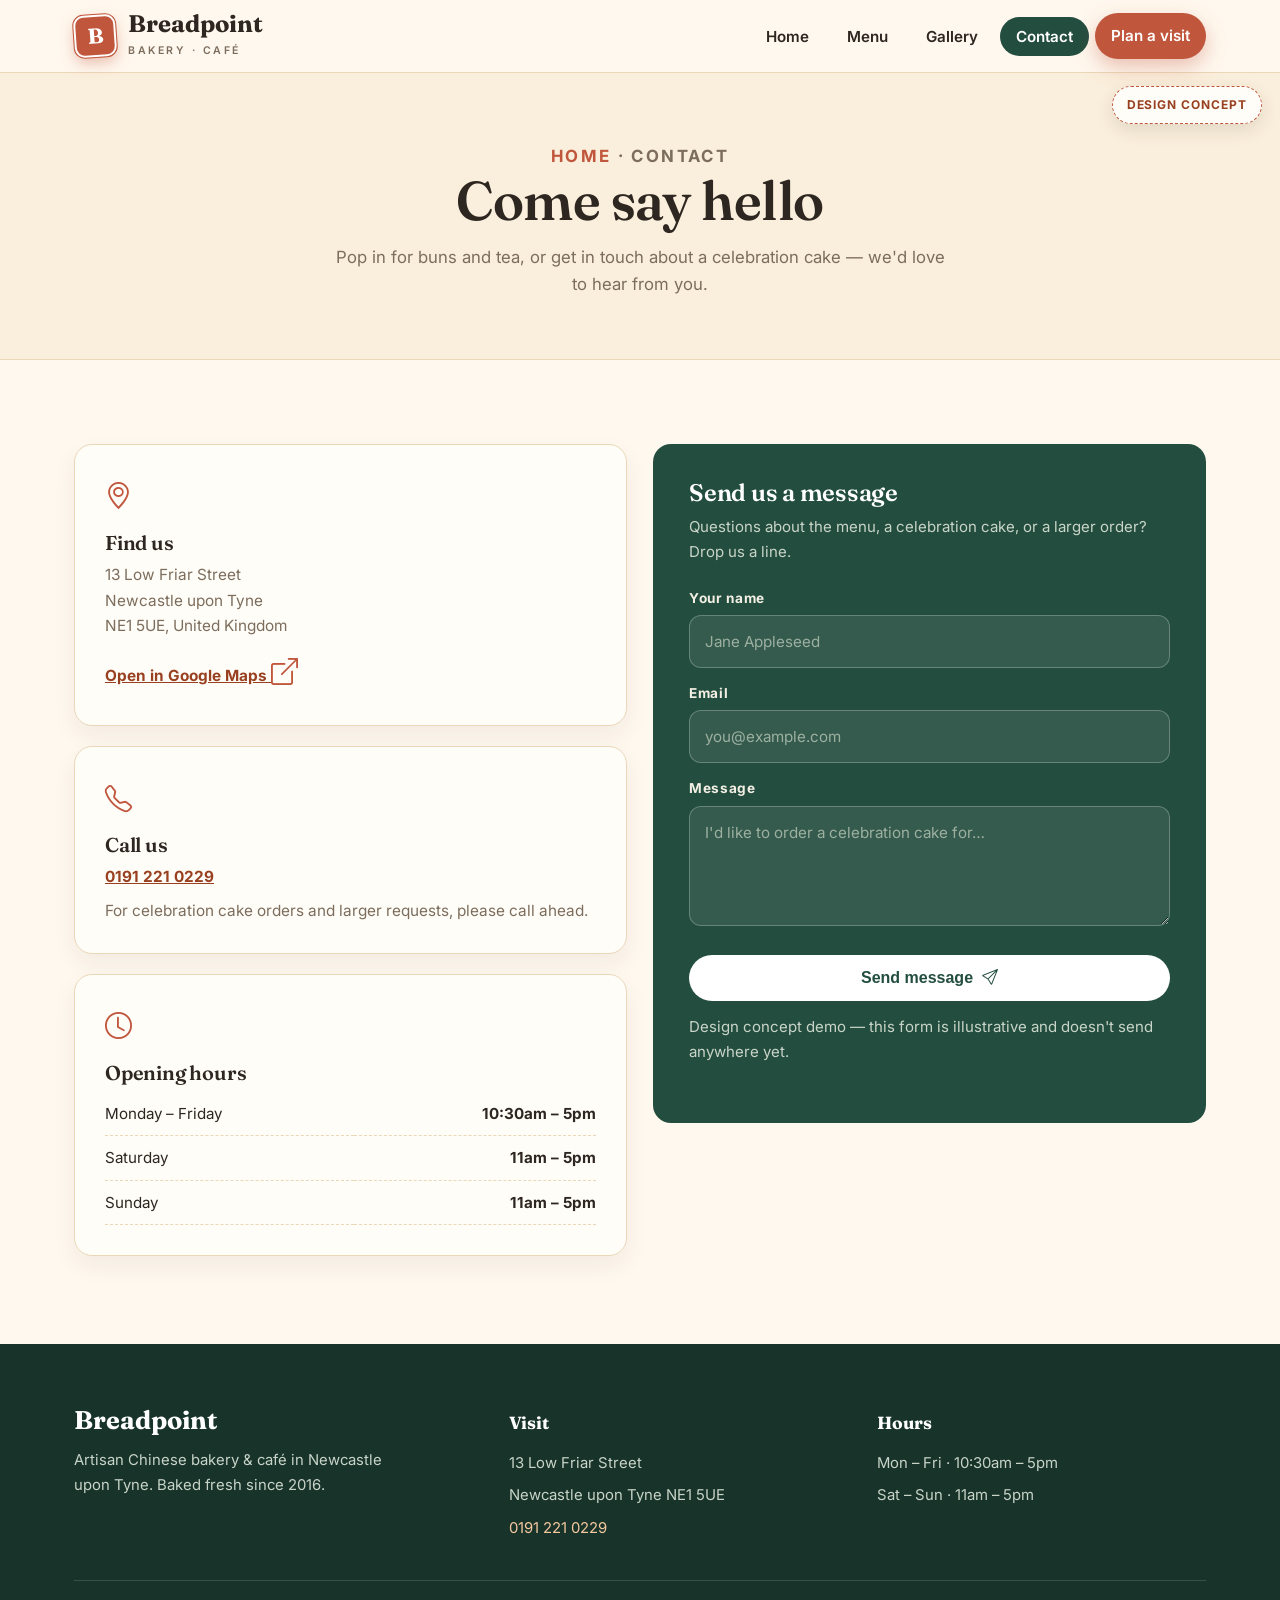
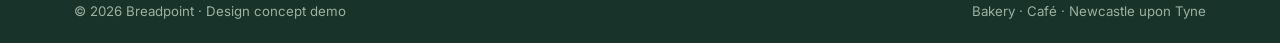
==== contact.html @ d8bbac8a "Demo website concept for Breadpoint (Newcastle upon Tyne, UK)" ====
<!DOCTYPE html>
<html lang="en">
<head>
<meta charset="UTF-8">
<meta name="viewport" content="width=device-width, initial-scale=1.0">
<title>Contact &amp; Visit — Breadpoint · Artisan Chinese Bakery &amp; Café, Newcastle</title>
<meta name="description" content="Visit Breadpoint at 13 Low Friar Street, Newcastle upon Tyne NE1 5UE. Open seven days. Call 0191 221 0229 for celebration cake orders.">
<link rel="preconnect" href="https://fonts.googleapis.com">
<link rel="preconnect" href="https://fonts.gstatic.com" crossorigin>
<link href="https://fonts.googleapis.com/css2?family=Fraunces:ital,opsz,wght@0,9..144,400;0,9..144,600;0,9..144,700;1,9..144,600&family=Inter:wght@400;600;700;800&display=swap" rel="stylesheet">
<link rel="stylesheet" href="assets/vendor/bootstrap-icons/bootstrap-icons.min.css">
<link rel="stylesheet" href="styles.css">
</head>
<body>

<span class="concept-badge">Design concept</span>

<header class="site-header">
  <div class="nav-inner">
    <a class="brand" href="index.html" aria-label="Breadpoint home">
      <span class="brand-seal">B</span>
      <span><span class="brand-name">Breadpoint</span>
      <span class="brand-tag">Bakery · Café</span></span>
    </a>
    <button class="hamburger" id="hamburger" aria-label="Open menu" aria-expanded="false" aria-controls="navLinks">
      <i class="bi bi-list"></i>
    </button>
    <nav>
      <ul class="nav-links" id="navLinks">
        <li><a href="index.html">Home</a></li>
        <li><a href="services.html">Menu</a></li>
        <li><a href="gallery.html">Gallery</a></li>
        <li><a href="contact.html" class="active">Contact</a></li>
        <li><a href="contact.html" class="nav-cta">Plan a visit</a></li>
      </ul>
    </nav>
  </div>
</header>

<main>
  <section class="page-hero">
    <div class="wrap">
      <p class="crumb"><a href="index.html">Home</a> · Contact</p>
      <h1>Come say hello</h1>
      <p>Pop in for buns and tea, or get in touch about a celebration cake — we'd love to hear from you.</p>
    </div>
  </section>

  <section class="section" style="padding-top:40px">
    <div class="wrap">
      <div class="contact-grid">
        <div style="display:flex;flex-direction:column;gap:20px">
          <div class="info-card">
            <i class="bi bi-geo-alt"></i>
            <h3>Find us</h3>
            <p>13 Low Friar Street<br>Newcastle upon Tyne<br>NE1 5UE, United Kingdom</p>
            <p style="margin-top:12px"><a href="https://www.google.com/maps/search/?api=1&query=Breadpoint+13+Low+Friar+Street+Newcastle+upon+Tyne+NE1+5UE" target="_blank" rel="noopener">Open in Google Maps <i class="bi bi-box-arrow-up-right"></i></a></p>
          </div>
          <div class="info-card">
            <i class="bi bi-telephone"></i>
            <h3>Call us</h3>
            <p><a href="tel:+441912210229">0191 221 0229</a></p>
            <p style="margin-top:8px">For celebration cake orders and larger requests, please call ahead.</p>
          </div>
          <div class="info-card">
            <i class="bi bi-clock"></i>
            <h3>Opening hours</h3>
            <table class="hours-table">
              <tr><td>Monday – Friday</td><td>10:30am – 5pm</td></tr>
              <tr><td>Saturday</td><td>11am – 5pm</td></tr>
              <tr><td>Sunday</td><td>11am – 5pm</td></tr>
            </table>
          </div>
        </div>
        <div class="form-card">
          <h3>Send us a message</h3>
          <p>Questions about the menu, a celebration cake, or a larger order? Drop us a line.</p>
          <form id="contactForm">
            <label for="cf-name">Your name</label>
            <input id="cf-name" type="text" name="name" placeholder="Jane Appleseed" required>
            <label for="cf-email">Email</label>
            <input id="cf-email" type="email" name="email" placeholder="you@example.com" required>
            <label for="cf-msg">Message</label>
            <textarea id="cf-msg" name="message" placeholder="I'd like to order a celebration cake for…" required></textarea>
            <div style="margin-top:22px">
              <button class="btn btn-light" type="submit" style="border:none;cursor:pointer;width:100%;justify-content:center">Send message <i class="bi bi-send"></i></button>
            </div>
            <p class="form-note">Design concept demo — this form is illustrative and doesn't send anywhere yet.</p>
            <div class="form-ok" id="formOk"><i class="bi bi-check-circle"></i> Thanks — in the live site, your message would be on its way to the Breadpoint team.</div>
          </form>
        </div>
      </div>
    </div>
  </section>
</main>

<footer>
  <div class="wrap">
    <div class="foot-grid">
      <div class="foot-brand">
        <span class="brand-name" style="font-family:'Fraunces',serif;font-size:1.6rem;font-weight:700">Breadpoint</span>
        <p style="margin-top:12px;max-width:320px">Artisan Chinese bakery &amp; café in Newcastle upon Tyne. Baked fresh since 2016.</p>
      </div>
      <div>
        <h4>Visit</h4>
        <ul>
          <li>13 Low Friar Street</li>
          <li>Newcastle upon Tyne NE1 5UE</li>
          <li><a href="tel:+441912210229">0191 221 0229</a></li>
        </ul>
      </div>
      <div>
        <h4>Hours</h4>
        <ul>
          <li>Mon – Fri · 10:30am – 5pm</li>
          <li>Sat – Sun · 11am – 5pm</li>
        </ul>
      </div>
    </div>
    <div class="foot-bottom">
      <span>© 2026 Breadpoint · Design concept demo</span>
      <span>Bakery · Café · Newcastle upon Tyne</span>
    </div>
  </div>
</footer>

<script>
(function(){
  var btn=document.getElementById('hamburger'),nav=document.getElementById('navLinks');
  btn.addEventListener('click',function(){
    var open=nav.classList.toggle('open');
    document.body.classList.toggle('nav-open',open);
    btn.setAttribute('aria-expanded',open?'true':'false');
    btn.innerHTML=open?'<i class="bi bi-x-lg"></i>':'<i class="bi bi-list"></i>';
  });
  nav.querySelectorAll('a').forEach(function(a){
    a.addEventListener('click',function(){
      nav.classList.remove('open');document.body.classList.remove('nav-open');btn.setAttribute('aria-expanded','false');
      btn.innerHTML='<i class="bi bi-list"></i>';
    });
  });
  var form=document.getElementById('contactForm');
  form.addEventListener('submit',function(e){
    e.preventDefault();
    document.getElementById('formOk').style.display='block';
    form.querySelectorAll('input,textarea').forEach(function(el){el.value='';});
  });
})();
</script>
</body>
</html>
---- styles.css ----
/* Breadpoint — Artisan Chinese Bakery & Café, Newcastle
   Design concept demo. Palette: cream #FFF8EE, terracotta #C0563C, deep green #234E3F. */

:root{
  --cream:#FFF8EE;
  --cream-2:#FAEFDC;
  --card:#FFFDF8;
  --terra:#C0563C;
  --terra-dark:#98401F;
  --terra-soft:#F6E3D3;
  --green:#234E3F;
  --green-dark:#17332A;
  --ink:#2E2620;
  --muted:#7C6D5C;
  --line:#EAD7B8;
  --radius:18px;
  --shadow:0 18px 40px rgba(46,38,32,.10);
  --max:1180px;
}

*{margin:0;padding:0;box-sizing:border-box}
html{scroll-behavior:smooth}
body{
  font-family:'Inter',system-ui,-apple-system,sans-serif;
  background:var(--cream);
  color:var(--ink);
  line-height:1.65;
  -webkit-font-smoothing:antialiased;
}
img{max-width:100%;display:block}
a{color:inherit}

h1,h2,h3,.serif{font-family:'Fraunces',Georgia,serif;font-weight:600;line-height:1.12;letter-spacing:-.01em}
.wrap{max-width:var(--max);margin:0 auto;padding:0 24px}

.kicker{
  display:inline-block;font-size:.78rem;font-weight:700;letter-spacing:.22em;
  text-transform:uppercase;color:var(--terra);margin-bottom:14px;
}
.section{padding:88px 0}
.section-title{font-size:clamp(1.9rem,3.4vw,2.7rem);margin-bottom:12px}
.section-sub{color:var(--muted);max-width:640px;font-size:1.06rem}

/* ---------- Design concept badge ---------- */
.concept-badge{
  position:fixed;top:86px;right:18px;z-index:2500;
  background:var(--card);border:1.5px dashed var(--terra);color:var(--terra-dark);
  font-size:.75rem;font-weight:700;letter-spacing:.08em;text-transform:uppercase;
  padding:8px 14px;border-radius:999px;box-shadow:0 6px 18px rgba(46,38,32,.12);
  pointer-events:none;white-space:nowrap;transition:opacity .2s;
}
body.nav-open .concept-badge{opacity:0}

/* ---------- Header ---------- */
.site-header{
  position:sticky;top:0;z-index:2000;
  background:rgba(255,248,238,.94);backdrop-filter:blur(10px);
  border-bottom:1px solid var(--line);
}
.nav-inner{
  max-width:var(--max);margin:0 auto;padding:0 24px;
  display:flex;align-items:center;justify-content:space-between;height:72px;
}
.brand{display:flex;align-items:center;gap:12px;text-decoration:none}
.brand-seal{
  width:42px;height:42px;border-radius:10px;background:var(--terra);color:#fff;
  display:grid;place-items:center;font-family:'Fraunces',serif;font-weight:700;
  font-size:1.35rem;transform:rotate(-4deg);box-shadow:0 6px 14px rgba(192,86,60,.35);
  border:2px solid #fff;outline:1.5px solid var(--terra);
}
.brand-name{font-family:'Fraunces',serif;font-size:1.5rem;font-weight:700;line-height:1}
.brand-tag{display:block;font-family:'Inter',sans-serif;font-size:.66rem;letter-spacing:.24em;
  text-transform:uppercase;color:var(--muted);font-weight:600;margin-top:3px}

.nav-links{display:flex;align-items:center;gap:6px;list-style:none}
.nav-links a{
  text-decoration:none;font-weight:600;font-size:.95rem;color:var(--ink);
  padding:10px 16px;border-radius:999px;transition:.2s;
}
.nav-links a:hover{background:var(--terra-soft);color:var(--terra-dark)}
.nav-links a.active{background:var(--green);color:#fff}

.nav-cta{
  text-decoration:none;background:var(--terra);color:#fff!important;font-weight:700;
  padding:11px 22px;border-radius:999px;box-shadow:0 8px 20px rgba(192,86,60,.35);
  transition:.2s;display:inline-block;
}
.nav-cta:hover{background:var(--terra-dark);transform:translateY(-1px)}

.hamburger{
  display:none;background:none;border:1.5px solid var(--line);border-radius:12px;
  width:46px;height:46px;font-size:1.5rem;color:var(--ink);cursor:pointer;
  align-items:center;justify-content:center;
}

/* ---------- Hero ---------- */
.hero{padding:70px 0 90px;position:relative;overflow:hidden}
.hero::before{
  content:"";position:absolute;top:-140px;right:-140px;width:480px;height:480px;border-radius:50%;
  background:radial-gradient(circle,rgba(192,86,60,.14),transparent 65%);pointer-events:none;
}
.hero-grid{display:grid;grid-template-columns:1.05fr .95fr;gap:56px;align-items:center;position:relative}
.hero h1{font-size:clamp(2.6rem,5.2vw,4.2rem);margin:6px 0 20px}
.hero h1 em{font-style:italic;color:var(--terra)}
.hero-copy{color:var(--muted);font-size:1.1rem;max-width:480px;margin-bottom:30px}
.hero-actions{display:flex;gap:14px;flex-wrap:wrap;margin-bottom:26px}
.btn{
  display:inline-flex;align-items:center;gap:9px;text-decoration:none;font-weight:700;
  padding:14px 28px;border-radius:999px;transition:.2s;font-size:1rem;border:2px solid transparent;
}
.btn-primary{background:var(--terra);color:#fff;box-shadow:0 10px 24px rgba(192,86,60,.35)}
.btn-primary:hover{background:var(--terra-dark);transform:translateY(-2px)}
.btn-ghost{border-color:var(--green);color:var(--green)}
.btn-ghost:hover{background:var(--green);color:#fff}
.btn-light{background:#fff;color:var(--green)}
.btn-light:hover{background:var(--cream-2)}

.rating-row{display:flex;align-items:center;gap:10px;color:var(--muted);font-size:.92rem;font-weight:600}
.rating-row .stars{color:#D99A2B;font-size:1rem;letter-spacing:2px}

.hero-art{position:relative}
.arch-frame{
  border-radius:220px 220px var(--radius) var(--radius);overflow:hidden;
  border:6px solid #fff;outline:2px solid var(--line);box-shadow:var(--shadow);
}
.arch-frame img{width:100%;height:520px;object-fit:cover}
.float-card{
  position:absolute;background:var(--card);border:1px solid var(--line);border-radius:16px;
  box-shadow:var(--shadow);padding:14px 18px;display:flex;align-items:center;gap:12px;
}
.float-card .fc-icon{
  width:44px;height:44px;border-radius:12px;display:grid;place-items:center;flex:none;
  font-size:1.3rem;
}
.float-card b{display:block;font-family:'Fraunces',serif;font-size:1.05rem;line-height:1.2}
.float-card small{color:var(--muted);font-size:.8rem}
.fc-1{top:34px;left:-38px}
.fc-1 .fc-icon{background:var(--terra-soft);color:var(--terra)}
.fc-2{bottom:44px;right:-24px}
.fc-2 .fc-icon{background:#E3EDE7;color:var(--green)}

/* ---------- Menu showcase ---------- */
.showcase{background:var(--cream-2);border-top:1px solid var(--line);border-bottom:1px solid var(--line)}
.cards-4{display:grid;grid-template-columns:repeat(4,1fr);gap:22px;margin-top:44px}
.menu-card{
  background:var(--card);border:1px solid var(--line);border-radius:var(--radius);
  overflow:hidden;box-shadow:0 10px 26px rgba(46,38,32,.07);transition:.25s;
  display:flex;flex-direction:column;
}
.menu-card:hover{transform:translateY(-6px);box-shadow:var(--shadow)}
.menu-card .ph{aspect-ratio:4/3;overflow:hidden}
.menu-card .ph img{width:100%;height:100%;object-fit:cover;transition:.4s}
.menu-card:hover .ph img{transform:scale(1.06)}
.menu-card .body{padding:22px 22px 26px;display:flex;flex-direction:column;gap:10px;flex:1}
.menu-tag{
  align-self:flex-start;font-size:.7rem;font-weight:800;letter-spacing:.16em;text-transform:uppercase;
  color:var(--terra);background:var(--terra-soft);padding:5px 12px;border-radius:999px;
}
.menu-card h3{font-size:1.35rem}
.menu-card p{color:var(--muted);font-size:.94rem;flex:1}

/* ---------- Story ---------- */
.story-grid{display:grid;grid-template-columns:.95fr 1.05fr;gap:60px;align-items:center}
.story-frame{border-radius:var(--radius);overflow:hidden;box-shadow:var(--shadow);
  border:6px solid #fff;outline:2px solid var(--line)}
.story-frame img{width:100%;height:460px;object-fit:cover}
.story-copy p{color:var(--muted);margin-bottom:16px}
.story-copy p:first-of-type{color:var(--ink)}
.dropcap::first-letter{
  font-family:'Fraunces',serif;font-size:3.4em;float:left;line-height:.85;
  padding-right:10px;color:var(--terra);font-weight:700;
}
.story-facts{display:flex;gap:34px;margin-top:26px;flex-wrap:wrap}
.fact b{font-family:'Fraunces',serif;font-size:1.9rem;color:var(--terra);display:block;line-height:1.1}
.fact span{font-size:.85rem;color:var(--muted);font-weight:600;letter-spacing:.04em}

/* ---------- Visit band ---------- */
.visit-band{background:var(--green);color:#F3EFE4;border-radius:28px;margin:0 18px;
  padding:64px 48px;position:relative;overflow:hidden}
.visit-band::after{
  content:"";position:absolute;bottom:-120px;left:-120px;width:340px;height:340px;border-radius:50%;
  background:radial-gradient(circle,rgba(192,86,60,.35),transparent 65%);pointer-events:none;
}
.visit-band h2{font-size:clamp(1.8rem,3vw,2.5rem);margin-bottom:8px;color:#fff}
.visit-band .vb-sub{color:#C9D4C8;margin-bottom:36px;max-width:560px}
.visit-grid{display:grid;grid-template-columns:repeat(3,1fr);gap:22px;position:relative;z-index:1}
.visit-card{background:rgba(255,255,255,.07);border:1px solid rgba(255,255,255,.16);
  border-radius:16px;padding:26px}
.visit-card i{font-size:1.6rem;color:#F0B48A}
.visit-card h3{color:#fff;font-size:1.2rem;margin:12px 0 8px}
.visit-card p{color:#DDE3DA;font-size:.95rem}
.visit-card a{color:#F6C89F;font-weight:700}
.vb-cta{margin-top:34px;position:relative;z-index:1}

/* ---------- Gallery preview ---------- */
.strip{display:flex;gap:18px;overflow-x:auto;padding:8px 4px 20px;margin-top:40px;
  scroll-snap-type:x mandatory}
.strip::-webkit-scrollbar{height:8px}
.strip::-webkit-scrollbar-thumb{background:var(--line);border-radius:99px}
.strip figure{flex:0 0 300px;scroll-snap-align:start;border-radius:var(--radius);overflow:hidden;
  border:4px solid #fff;outline:1.5px solid var(--line);box-shadow:0 8px 20px rgba(46,38,32,.08)}
.strip img{width:100%;height:210px;object-fit:cover}
.center{text-align:center}
.mt-40{margin-top:40px}

/* ---------- FAQ ---------- */
.faq-list{max-width:820px;margin:40px auto 0;display:flex;flex-direction:column;gap:14px}
.faq-item{background:var(--card);border:1px solid var(--line);border-radius:14px;overflow:hidden}
.faq-item summary{
  list-style:none;cursor:pointer;padding:20px 24px;font-weight:700;font-size:1.02rem;
  display:flex;justify-content:space-between;align-items:center;gap:16px;
}
.faq-item summary::-webkit-details-marker{display:none}
.faq-item summary i{color:var(--terra);font-size:1.2rem;transition:.25s;flex:none}
.faq-item[open] summary i{transform:rotate(45deg)}
.faq-item .faq-a{padding:0 24px 22px;color:var(--muted)}
.faq-item[open]{border-color:var(--terra)}

/* ---------- Footer ---------- */
footer{background:var(--green-dark);color:#C9D4C8;margin-top:0}
.foot-grid{display:grid;grid-template-columns:1.2fr 1fr 1fr;gap:40px;padding:64px 0 40px}
.foot-brand .brand-name{color:#fff}
.foot-grid h4{color:#fff;font-family:'Fraunces',serif;font-size:1.1rem;margin-bottom:14px}
.foot-grid p,.foot-grid li{font-size:.93rem}
.foot-grid ul{list-style:none;display:flex;flex-direction:column;gap:8px}
.foot-grid a{color:#F6C89F;text-decoration:none}
.foot-grid a:hover{text-decoration:underline}
.foot-bottom{border-top:1px solid rgba(255,255,255,.14);padding:20px 0;
  display:flex;justify-content:space-between;gap:12px;flex-wrap:wrap;font-size:.83rem;color:#9DB0A0}

/* ---------- Inner pages ---------- */
.page-hero{background:var(--cream-2);border-bottom:1px solid var(--line);padding:70px 0 60px;text-align:center}
.page-hero h1{font-size:clamp(2.2rem,4.6vw,3.4rem);margin-bottom:12px}
.page-hero p{color:var(--muted);max-width:620px;margin:0 auto;font-size:1.05rem}
.crumb{font-size:.8rem;letter-spacing:.14em;text-transform:uppercase;color:var(--muted);
  font-weight:700;margin-bottom:14px}
.crumb a{color:var(--terra);text-decoration:none}

/* Menu detail rows */
.dish-row{display:grid;grid-template-columns:1fr 1fr;gap:56px;align-items:center;padding:64px 0;
  border-bottom:1px solid var(--line)}
.dish-row:last-child{border-bottom:none}
.dish-row.flip .dish-img{order:2}
.dish-img{border-radius:var(--radius);overflow:hidden;box-shadow:var(--shadow);
  border:6px solid #fff;outline:2px solid var(--line)}
.dish-img img{width:100%;height:380px;object-fit:cover}
.dish-body h2{font-size:clamp(1.7rem,2.8vw,2.3rem);margin:10px 0 14px}
.dish-body p{color:var(--muted);margin-bottom:12px}
.dish-points{list-style:none;margin-top:18px;display:flex;flex-direction:column;gap:10px}
.dish-points li{display:flex;gap:12px;align-items:flex-start;font-size:.96rem}
.dish-points i{color:var(--terra);font-size:1.1rem;margin-top:3px}

.cta-band{background:var(--terra);color:#fff;border-radius:28px;margin:0 18px 90px;
  padding:60px 48px;text-align:center;position:relative;overflow:hidden}
.cta-band::before{
  content:"";position:absolute;top:-100px;right:-80px;width:320px;height:320px;border-radius:50%;
  background:radial-gradient(circle,rgba(255,255,255,.18),transparent 65%);pointer-events:none;
}
.cta-band h2{color:#fff;font-size:clamp(1.8rem,3.2vw,2.6rem);margin-bottom:12px}
.cta-band p{color:#FBE9DC;max-width:560px;margin:0 auto 28px}

/* Gallery grid */
.g-grid{display:grid;grid-template-columns:repeat(3,1fr);gap:20px;margin-top:44px}
.g-grid figure{border-radius:var(--radius);overflow:hidden;position:relative;
  border:5px solid #fff;outline:1.5px solid var(--line);box-shadow:0 10px 24px rgba(46,38,32,.08)}
.g-grid img{width:100%;height:280px;object-fit:cover;transition:.35s}
.g-grid figure:hover img{transform:scale(1.05)}
.g-grid figcaption{
  position:absolute;left:0;right:0;bottom:0;padding:26px 18px 14px;color:#fff;font-weight:600;
  font-size:.92rem;background:linear-gradient(transparent,rgba(23,51,42,.85));
}

/* Contact */
.contact-grid{display:grid;grid-template-columns:1fr 1fr;gap:26px;margin-top:44px;align-items:start}
.info-card{background:var(--card);border:1px solid var(--line);border-radius:var(--radius);
  padding:30px;box-shadow:0 10px 24px rgba(46,38,32,.06)}
.info-card i{font-size:1.7rem;color:var(--terra)}
.info-card h3{font-size:1.25rem;margin:12px 0 8px}
.info-card p{color:var(--muted);font-size:.96rem}
.info-card a{color:var(--terra-dark);font-weight:700}
.hours-table{width:100%;border-collapse:collapse;margin-top:8px;font-size:.95rem}
.hours-table td{padding:9px 0;border-bottom:1px dashed var(--line)}
.hours-table td:last-child{text-align:right;font-weight:700}
.form-card{background:var(--green);color:#F3EFE4;border-radius:var(--radius);padding:36px}
.form-card h3{color:#fff;font-size:1.5rem;margin-bottom:8px}
.form-card p{color:#C9D4C8;font-size:.94rem;margin-bottom:22px}
.form-card label{display:block;font-size:.85rem;font-weight:700;letter-spacing:.05em;margin:14px 0 6px}
.form-card input,.form-card textarea{
  width:100%;border:1.5px solid rgba(255,255,255,.25);border-radius:12px;background:rgba(255,255,255,.08);
  color:#fff;padding:13px 15px;font:inherit;font-size:.95rem;
}
.form-card input::placeholder,.form-card textarea::placeholder{color:#9DB0A0}
.form-card input:focus,.form-card textarea:focus{outline:2px solid #F0B48A;border-color:transparent}
.form-card textarea{min-height:120px;resize:vertical}
.form-note{font-size:.82rem;color:#9DB0A0;margin-top:14px}
.form-ok{display:none;background:rgba(255,255,255,.1);border:1px solid #F0B48A;border-radius:12px;
  padding:16px;margin-top:18px;color:#fff}

/* ---------- Responsive ---------- */
@media(max-width:1020px){
  .cards-4{grid-template-columns:repeat(2,1fr)}
  .g-grid{grid-template-columns:repeat(2,1fr)}
  .fc-1{left:-8px}.fc-2{right:-8px}
}
@media(max-width:880px){
  .hamburger{display:inline-flex}
  .nav-links{
    display:none;position:absolute;top:72px;left:0;right:0;z-index:3000;
    background:var(--cream);border-bottom:1px solid var(--line);
    flex-direction:column;align-items:stretch;padding:14px 20px 22px;gap:4px;
    box-shadow:0 24px 40px rgba(46,38,32,.16);
  }
  .nav-links.open{display:flex}
  .nav-links a{padding:14px 16px;font-size:1.05rem}
  .nav-cta{text-align:center;margin-top:8px}
  .concept-badge{top:82px;left:12px;right:auto;font-size:.68rem;padding:7px 12px}
  .hero-grid{grid-template-columns:1fr;gap:44px}
  .arch-frame img{height:400px}
  .story-grid,.dish-row,.contact-grid{grid-template-columns:1fr;gap:36px}
  .dish-row.flip .dish-img{order:0}
  .visit-grid{grid-template-columns:1fr}
  .visit-band{margin:0 10px;padding:48px 26px}
  .cta-band{margin:0 10px 70px;padding:48px 26px}
  .foot-grid{grid-template-columns:1fr;gap:28px}
  .section{padding:64px 0}
}
@media(max-width:560px){
  .cards-4{grid-template-columns:1fr}
  .g-grid{grid-template-columns:1fr}
  .float-card{padding:10px 14px}
  .fc-1{top:16px}.fc-2{bottom:20px}
  .arch-frame img{height:330px}
}
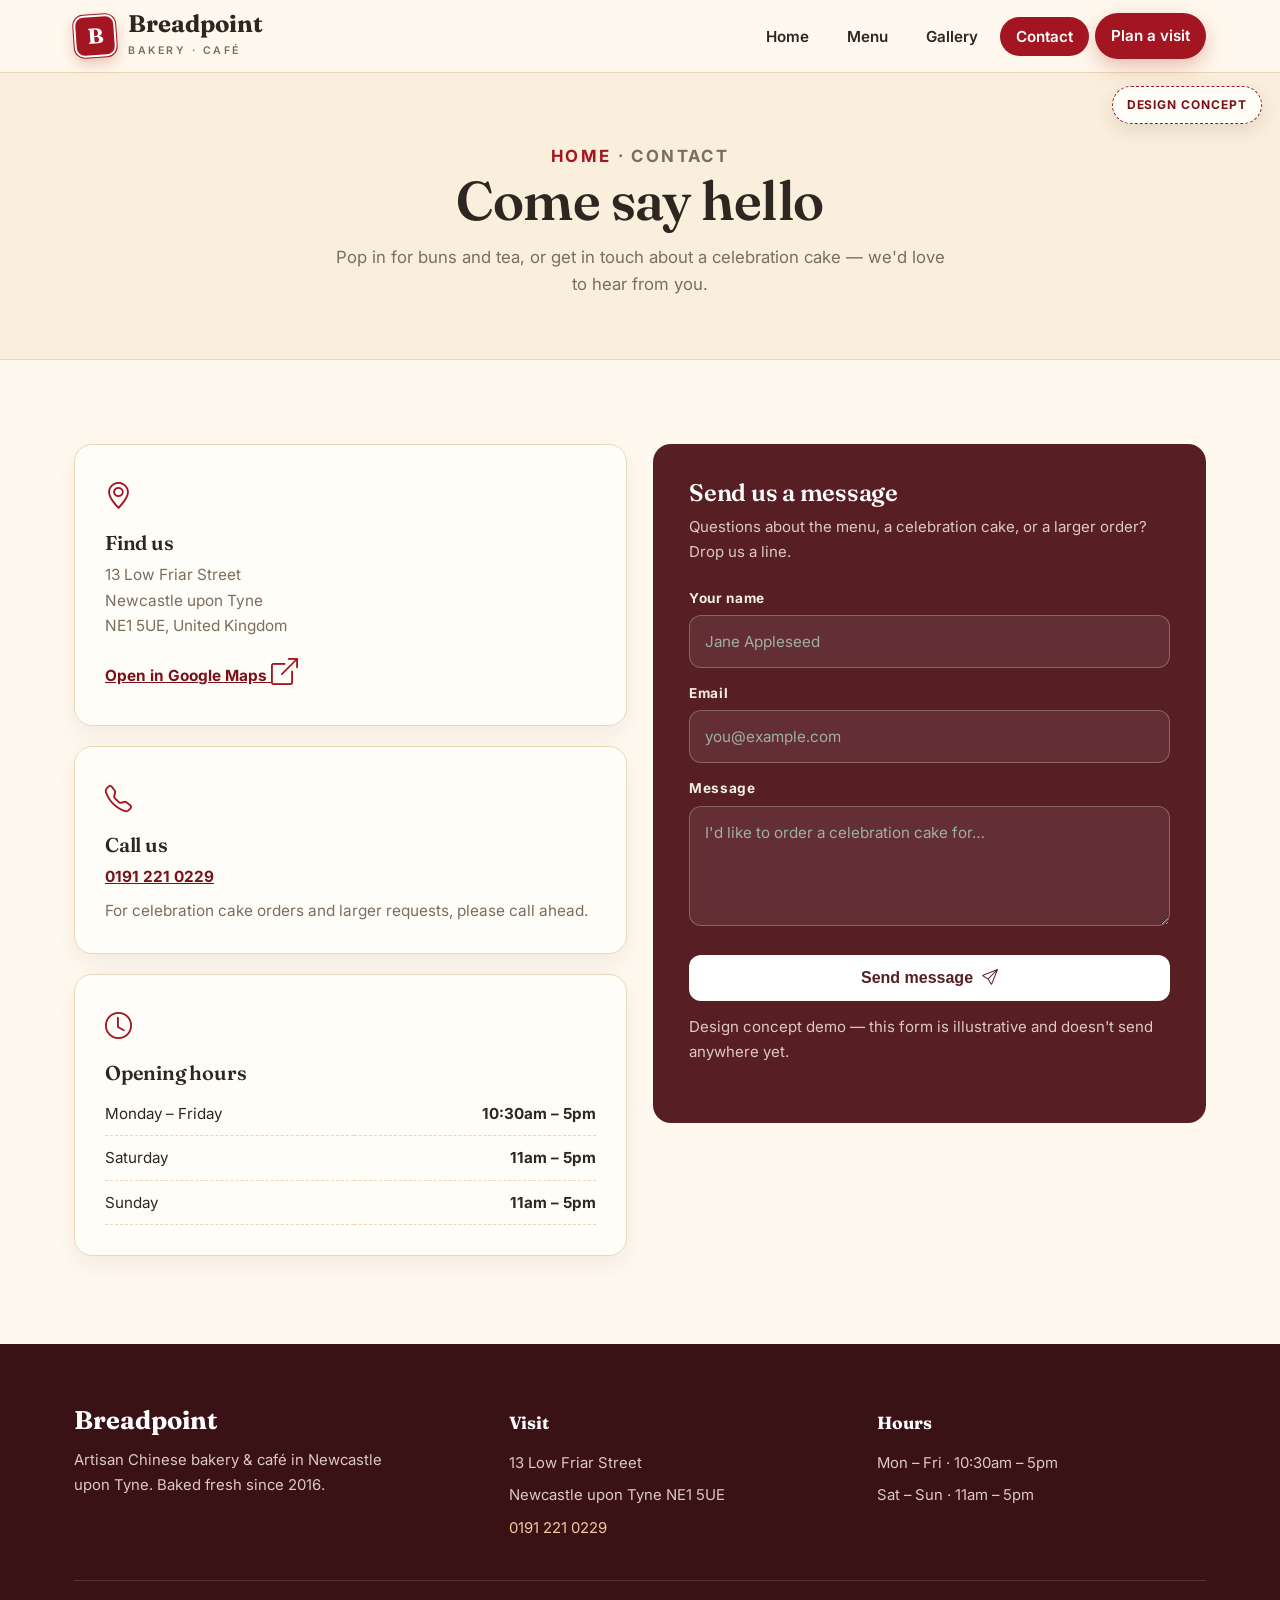
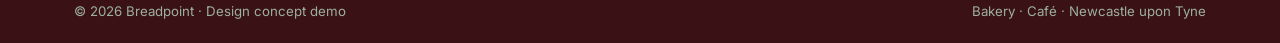
==== commit 1acd960f: "Demo website concept for Breadpoint (Newcastle upon Tyne)" ====
--- a/contact.html
+++ b/contact.html
@@ -10,6 +10,8 @@
 <link href="https://fonts.googleapis.com/css2?family=Fraunces:ital,opsz,wght@0,9..144,400;0,9..144,600;0,9..144,700;1,9..144,600&family=Inter:wght@400;600;700;800&display=swap" rel="stylesheet">
 <link rel="stylesheet" href="assets/vendor/bootstrap-icons/bootstrap-icons.min.css">
 <link rel="stylesheet" href="styles.css">
+<link rel="icon" type="image/png" href="favicon.png">
+<link rel="apple-touch-icon" href="apple-touch-icon.png">
 </head>
 <body>
 
--- a/styles.css
+++ b/styles.css
@@ -1,15 +1,15 @@
 /* Breadpoint — Artisan Chinese Bakery & Café, Newcastle
-   Design concept demo. Palette: cream #FFF8EE, terracotta #C0563C, deep green #234E3F. */
+   Design concept demo. Palette: cream #FFF8EE, HK red #A31621, deep maroon #571E23. */
 
 :root{
   --cream:#FFF8EE;
   --cream-2:#FAEFDC;
   --card:#FFFDF8;
-  --terra:#C0563C;
-  --terra-dark:#98401F;
-  --terra-soft:#F6E3D3;
-  --green:#234E3F;
-  --green-dark:#17332A;
+  --terra:#A31621;
+  --terra-dark:#7C1019;
+  --terra-soft:#F8E1DA;
+  --green:#571E23;
+  --green-dark:#3A1114;
   --ink:#2E2620;
   --muted:#7C6D5C;
   --line:#EAD7B8;
@@ -36,6 +36,7 @@
 .kicker{
   display:inline-block;font-size:.78rem;font-weight:700;letter-spacing:.22em;
   text-transform:uppercase;color:var(--terra);margin-bottom:14px;
+  border-bottom:2px dashed var(--terra);padding-bottom:7px;
 }
 .section{padding:88px 0}
 .section-title{font-size:clamp(1.9rem,3.4vw,2.7rem);margin-bottom:12px}
@@ -78,7 +79,7 @@
   padding:10px 16px;border-radius:999px;transition:.2s;
 }
 .nav-links a:hover{background:var(--terra-soft);color:var(--terra-dark)}
-.nav-links a.active{background:var(--green);color:#fff}
+.nav-links a.active{background:var(--terra);color:#fff}
 
 .nav-cta{
   text-decoration:none;background:var(--terra);color:#fff!important;font-weight:700;
@@ -106,7 +107,7 @@
 .hero-actions{display:flex;gap:14px;flex-wrap:wrap;margin-bottom:26px}
 .btn{
   display:inline-flex;align-items:center;gap:9px;text-decoration:none;font-weight:700;
-  padding:14px 28px;border-radius:999px;transition:.2s;font-size:1rem;border:2px solid transparent;
+  padding:14px 28px;border-radius:12px;transition:.2s;font-size:1rem;border:2px solid transparent;
 }
 .btn-primary{background:var(--terra);color:#fff;box-shadow:0 10px 24px rgba(192,86,60,.35)}
 .btn-primary:hover{background:var(--terra-dark);transform:translateY(-2px)}
@@ -124,6 +125,10 @@
   border:6px solid #fff;outline:2px solid var(--line);box-shadow:var(--shadow);
 }
 .arch-frame img{width:100%;height:520px;object-fit:cover}
+.stack-main{border-radius:20px;overflow:hidden;border:6px solid #fff;outline:2px solid var(--line);box-shadow:var(--shadow)}
+.stack-main img{width:100%;height:330px;object-fit:cover}
+.stack-sub{width:64%;margin:-64px -14px 0 auto;position:relative;z-index:2;border-radius:16px;overflow:hidden;border:6px solid #fff;outline:2px solid var(--line);box-shadow:var(--shadow);transform:rotate(1.6deg)}
+.stack-sub img{width:100%;height:215px;object-fit:cover}
 .float-card{
   position:absolute;background:var(--card);border:1px solid var(--line);border-radius:16px;
   box-shadow:var(--shadow);padding:14px 18px;display:flex;align-items:center;gap:12px;
@@ -134,10 +139,10 @@
 }
 .float-card b{display:block;font-family:'Fraunces',serif;font-size:1.05rem;line-height:1.2}
 .float-card small{color:var(--muted);font-size:.8rem}
-.fc-1{top:34px;left:-38px}
+.fc-1{top:26px;left:-38px}
 .fc-1 .fc-icon{background:var(--terra-soft);color:var(--terra)}
-.fc-2{bottom:44px;right:-24px}
-.fc-2 .fc-icon{background:#E3EDE7;color:var(--green)}
+.fc-2{bottom:96px;left:-30px;right:auto}
+.fc-2 .fc-icon{background:#F3E0DC;color:var(--green)}
 
 /* ---------- Menu showcase ---------- */
 .showcase{background:var(--cream-2);border-top:1px solid var(--line);border-bottom:1px solid var(--line)}
@@ -162,7 +167,7 @@
 /* ---------- Story ---------- */
 .story-grid{display:grid;grid-template-columns:.95fr 1.05fr;gap:60px;align-items:center}
 .story-frame{border-radius:var(--radius);overflow:hidden;box-shadow:var(--shadow);
-  border:6px solid #fff;outline:2px solid var(--line)}
+  border:6px solid #fff;outline:2px solid var(--line);transform:rotate(-1.2deg)}
 .story-frame img{width:100%;height:460px;object-fit:cover}
 .story-copy p{color:var(--muted);margin-bottom:16px}
 .story-copy p:first-of-type{color:var(--ink)}
@@ -182,7 +187,7 @@
   background:radial-gradient(circle,rgba(192,86,60,.35),transparent 65%);pointer-events:none;
 }
 .visit-band h2{font-size:clamp(1.8rem,3vw,2.5rem);margin-bottom:8px;color:#fff}
-.visit-band .vb-sub{color:#C9D4C8;margin-bottom:36px;max-width:560px}
+.visit-band .vb-sub{color:#DCC9C2;margin-bottom:36px;max-width:560px}
 .visit-grid{display:grid;grid-template-columns:repeat(3,1fr);gap:22px;position:relative;z-index:1}
 .visit-card{background:rgba(255,255,255,.07);border:1px solid rgba(255,255,255,.16);
   border-radius:16px;padding:26px}
@@ -197,7 +202,7 @@
   scroll-snap-type:x mandatory}
 .strip::-webkit-scrollbar{height:8px}
 .strip::-webkit-scrollbar-thumb{background:var(--line);border-radius:99px}
-.strip figure{flex:0 0 300px;scroll-snap-align:start;border-radius:var(--radius);overflow:hidden;
+.strip figure{flex:1 1 0;min-width:200px;scroll-snap-align:start;border-radius:var(--radius);overflow:hidden;
   border:4px solid #fff;outline:1.5px solid var(--line);box-shadow:0 8px 20px rgba(46,38,32,.08)}
 .strip img{width:100%;height:210px;object-fit:cover}
 .center{text-align:center}
@@ -217,7 +222,7 @@
 .faq-item[open]{border-color:var(--terra)}
 
 /* ---------- Footer ---------- */
-footer{background:var(--green-dark);color:#C9D4C8;margin-top:0}
+footer{background:var(--green-dark);color:#DCC9C2;margin-top:0}
 .foot-grid{display:grid;grid-template-columns:1.2fr 1fr 1fr;gap:40px;padding:64px 0 40px}
 .foot-brand .brand-name{color:#fff}
 .foot-grid h4{color:#fff;font-family:'Fraunces',serif;font-size:1.1rem;margin-bottom:14px}
@@ -283,7 +288,7 @@
 .hours-table td:last-child{text-align:right;font-weight:700}
 .form-card{background:var(--green);color:#F3EFE4;border-radius:var(--radius);padding:36px}
 .form-card h3{color:#fff;font-size:1.5rem;margin-bottom:8px}
-.form-card p{color:#C9D4C8;font-size:.94rem;margin-bottom:22px}
+.form-card p{color:#DCC9C2;font-size:.94rem;margin-bottom:22px}
 .form-card label{display:block;font-size:.85rem;font-weight:700;letter-spacing:.05em;margin:14px 0 6px}
 .form-card input,.form-card textarea{
   width:100%;border:1.5px solid rgba(255,255,255,.25);border-radius:12px;background:rgba(255,255,255,.08);
@@ -316,6 +321,10 @@
   .concept-badge{top:82px;left:12px;right:auto;font-size:.68rem;padding:7px 12px}
   .hero-grid{grid-template-columns:1fr;gap:44px}
   .arch-frame img{height:400px}
+  .stack-main img{height:280px}
+  .stack-sub{margin-top:-44px}
+  .stack-sub img{height:180px}
+  .fc-2{bottom:auto;top:300px;left:6px}
   .story-grid,.dish-row,.contact-grid{grid-template-columns:1fr;gap:36px}
   .dish-row.flip .dish-img{order:0}
   .visit-grid{grid-template-columns:1fr}
